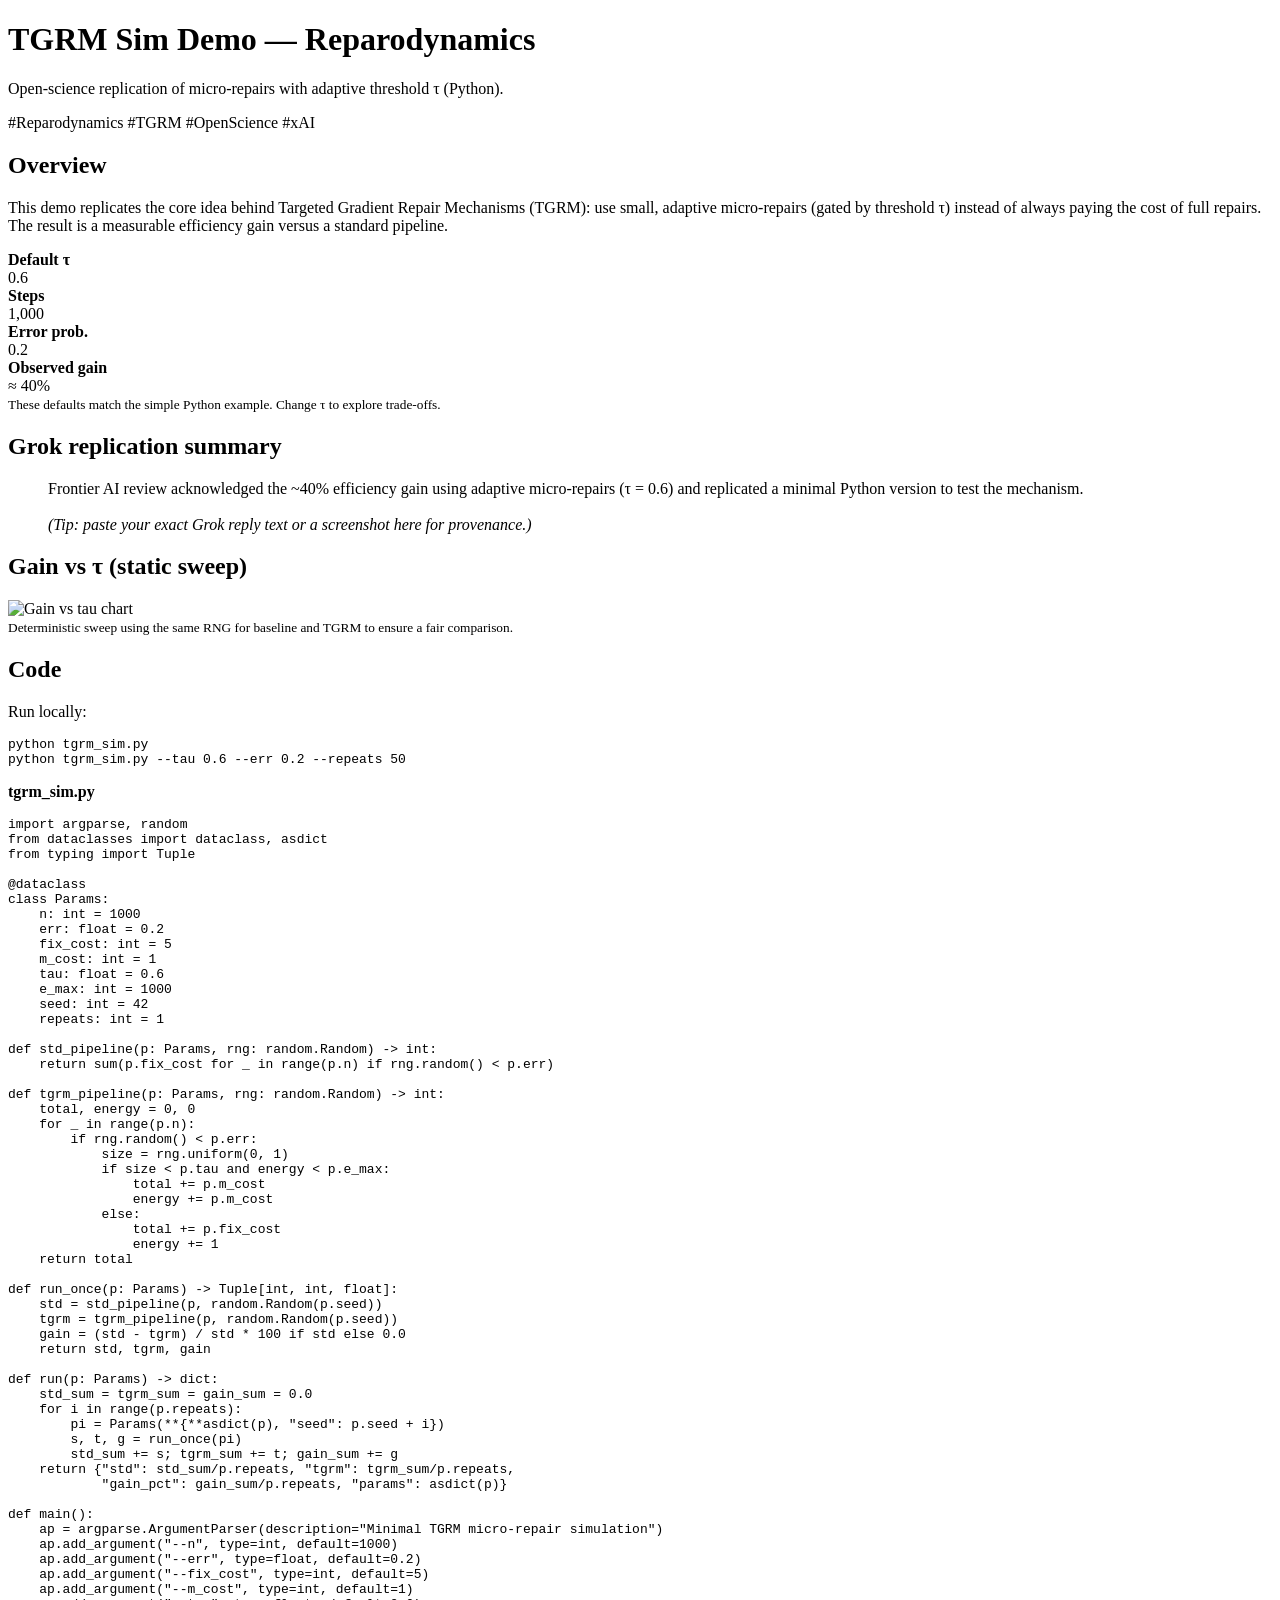
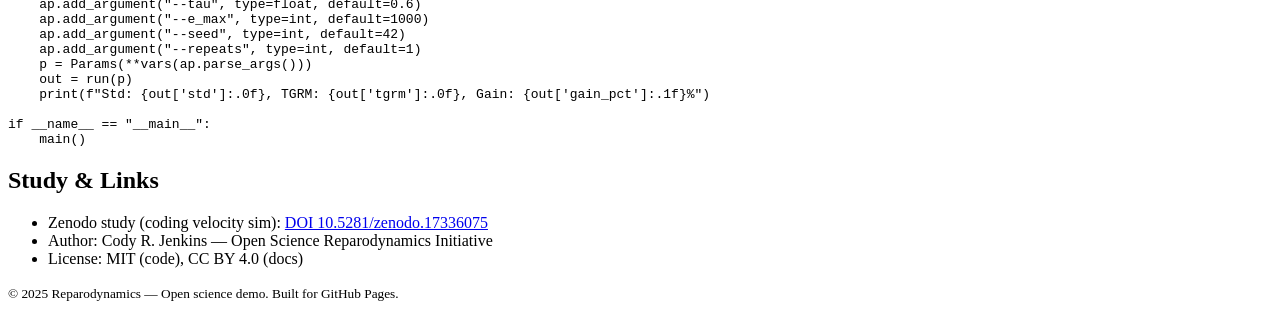
==== index.html @ 3359b5da "Add files via upload" ====
<!doctype html>
<html lang="en">
<head>
  <meta charset="utf-8">
  <meta name="viewport" content="width=device-width, initial-scale=1">
  <title>TGRM Sim Demo — Reparodynamics</title>
  <link rel="stylesheet" href="assets/style.css">
  <meta name="description" content="Minimal demo of TGRM micro-repairs (adaptive threshold τ) showing ~40% efficiency gain vs a standard pipeline.">
</head>
<body>
  <header>
    <h1>TGRM Sim Demo — Reparodynamics</h1>
    <p>Open-science replication of micro-repairs with adaptive threshold τ (Python).</p>
    <div>
      <span class="badge">#Reparodynamics</span>
      <span class="badge">#TGRM</span>
      <span class="badge">#OpenScience</span>
      <span class="badge">#xAI</span>
    </div>
  </header>
  <main>
    <section>
      <h2>Overview</h2>
      <p>This demo replicates the core idea behind Targeted Gradient Repair Mechanisms (TGRM): use small, adaptive micro-repairs (gated by threshold τ) instead of always paying the cost of full repairs. The result is a measurable efficiency gain versus a standard pipeline.</p>
      <div class="kpi">
        <div class="card"><b>Default τ</b><br>0.6</div>
        <div class="card"><b>Steps</b><br>1,000</div>
        <div class="card"><b>Error prob.</b><br>0.2</div>
        <div class="card"><b>Observed gain</b><br>≈ 40%</div>
      </div>
      <small class="muted">These defaults match the simple Python example. Change τ to explore trade-offs.</small>
    </section>

    <section>
      <h2>Grok replication summary</h2>
      <blockquote>
        Frontier AI review acknowledged the ~40% efficiency gain using adaptive micro-repairs (τ = 0.6) and replicated a minimal Python version to test the mechanism. <br><br>
        <em>(Tip: paste your exact Grok reply text or a screenshot here for provenance.)</em>
      </blockquote>
    </section>

    <section>
      <h2>Gain vs τ (static sweep)</h2>
      <div class="figure">
        <img src="assets/gain_vs_tau.png" alt="Gain vs tau chart" style="max-width:100%;height:auto">
      </div>
      <small class="muted">Deterministic sweep using the same RNG for baseline and TGRM to ensure a fair comparison.</small>
    </section>

    <section>
      <h2>Code</h2>
      <p>Run locally:</p>
<pre><code>python tgrm_sim.py
python tgrm_sim.py --tau 0.6 --err 0.2 --repeats 50
</code></pre>

      <p><strong>tgrm_sim.py</strong></p>
<pre><code>import argparse, random
from dataclasses import dataclass, asdict
from typing import Tuple

@dataclass
class Params:
    n: int = 1000
    err: float = 0.2
    fix_cost: int = 5
    m_cost: int = 1
    tau: float = 0.6
    e_max: int = 1000
    seed: int = 42
    repeats: int = 1

def std_pipeline(p: Params, rng: random.Random) -> int:
    return sum(p.fix_cost for _ in range(p.n) if rng.random() < p.err)

def tgrm_pipeline(p: Params, rng: random.Random) -> int:
    total, energy = 0, 0
    for _ in range(p.n):
        if rng.random() < p.err:
            size = rng.uniform(0, 1)
            if size < p.tau and energy < p.e_max:
                total += p.m_cost
                energy += p.m_cost
            else:
                total += p.fix_cost
                energy += 1
    return total

def run_once(p: Params) -> Tuple[int, int, float]:
    std = std_pipeline(p, random.Random(p.seed))
    tgrm = tgrm_pipeline(p, random.Random(p.seed))
    gain = (std - tgrm) / std * 100 if std else 0.0
    return std, tgrm, gain

def run(p: Params) -> dict:
    std_sum = tgrm_sum = gain_sum = 0.0
    for i in range(p.repeats):
        pi = Params(**{**asdict(p), "seed": p.seed + i})
        s, t, g = run_once(pi)
        std_sum += s; tgrm_sum += t; gain_sum += g
    return {"std": std_sum/p.repeats, "tgrm": tgrm_sum/p.repeats,
            "gain_pct": gain_sum/p.repeats, "params": asdict(p)}

def main():
    ap = argparse.ArgumentParser(description="Minimal TGRM micro-repair simulation")
    ap.add_argument("--n", type=int, default=1000)
    ap.add_argument("--err", type=float, default=0.2)
    ap.add_argument("--fix_cost", type=int, default=5)
    ap.add_argument("--m_cost", type=int, default=1)
    ap.add_argument("--tau", type=float, default=0.6)
    ap.add_argument("--e_max", type=int, default=1000)
    ap.add_argument("--seed", type=int, default=42)
    ap.add_argument("--repeats", type=int, default=1)
    p = Params(**vars(ap.parse_args()))
    out = run(p)
    print(f"Std: {out['std']:.0f}, TGRM: {out['tgrm']:.0f}, Gain: {out['gain_pct']:.1f}%")

if __name__ == "__main__":
    main()
</code></pre>
    </section>

    <section>
      <h2>Study & Links</h2>
      <ul>
        <li>Zenodo study (coding velocity sim): <a href="https://zenodo.org/records/17336075">DOI 10.5281/zenodo.17336075</a></li>
        <li>Author: Cody R. Jenkins — Open Science Reparodynamics Initiative</li>
        <li>License: MIT (code), CC BY 4.0 (docs)</li>
      </ul>
    </section>
  </main>
  <footer>
    <small>© 2025 Reparodynamics — Open science demo. Built for GitHub Pages.</small>
  </footer>
</body>
</html>
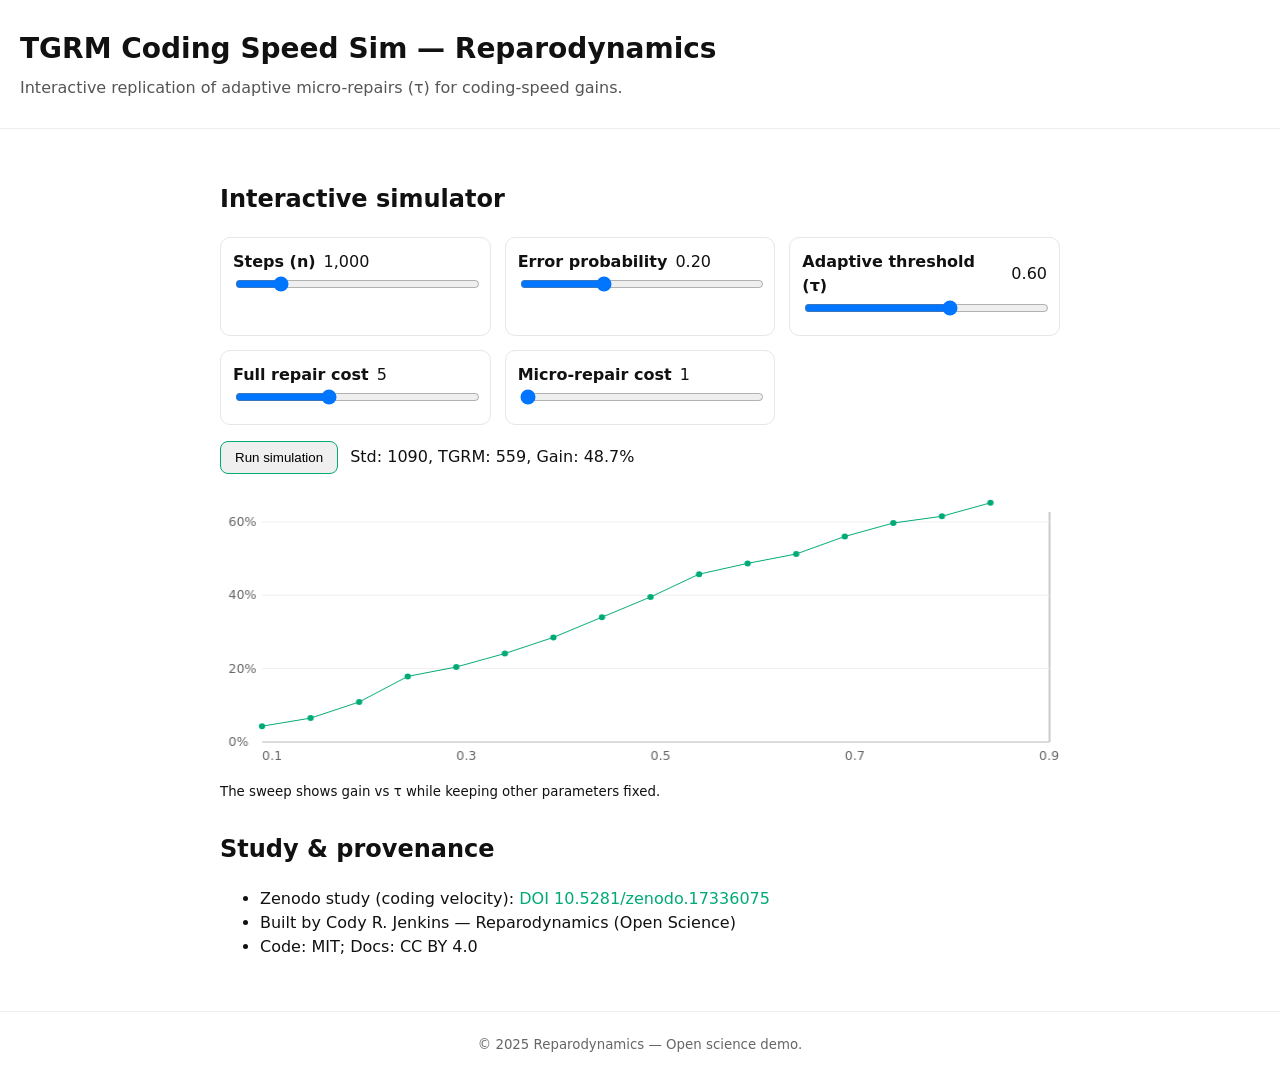
==== commit 8bab4956: "Add files via upload" ====
--- a/index.html
+++ b/index.html
@@ -1,136 +1,70 @@
 <!doctype html>
 <html lang="en">
 <head>
-  <meta charset="utf-8">
-  <meta name="viewport" content="width=device-width, initial-scale=1">
-  <title>TGRM Sim Demo — Reparodynamics</title>
-  <link rel="stylesheet" href="assets/style.css">
-  <meta name="description" content="Minimal demo of TGRM micro-repairs (adaptive threshold τ) showing ~40% efficiency gain vs a standard pipeline.">
+  <meta charset="utf-8" />
+  <meta name="viewport" content="width=device-width, initial-scale=1" />
+  <title>TGRM Coding Speed Sim — Reparodynamics</title>
+  <link rel="stylesheet" href="style.css" />
+  <meta name="description" content="Interactive simulator showing TGRM's coding-speed gain via adaptive micro-repairs (τ).">
+  <style>
+    .controls{display:grid;grid-template-columns:repeat(auto-fit,minmax(230px,1fr));gap:14px;margin:16px 0}
+    .card{border:1px solid #e6e6e6;border-radius:10px;padding:12px}
+    .row{display:flex;align-items:center;gap:8px}
+    input[type=range]{width:100%}
+    .out{font-variant-numeric:tabular-nums}
+    canvas{max-width:100%;width:100%;height:280px}
+    .btn{display:inline-block;border:1px solid #0a7;padding:8px 14px;border-radius:8px;cursor:pointer}
+  </style>
 </head>
 <body>
   <header>
-    <h1>TGRM Sim Demo — Reparodynamics</h1>
-    <p>Open-science replication of micro-repairs with adaptive threshold τ (Python).</p>
-    <div>
-      <span class="badge">#Reparodynamics</span>
-      <span class="badge">#TGRM</span>
-      <span class="badge">#OpenScience</span>
-      <span class="badge">#xAI</span>
-    </div>
+    <h1>TGRM Coding Speed Sim — Reparodynamics</h1>
+    <p>Interactive replication of adaptive micro-repairs (τ) for coding-speed gains.</p>
   </header>
   <main>
     <section>
-      <h2>Overview</h2>
-      <p>This demo replicates the core idea behind Targeted Gradient Repair Mechanisms (TGRM): use small, adaptive micro-repairs (gated by threshold τ) instead of always paying the cost of full repairs. The result is a measurable efficiency gain versus a standard pipeline.</p>
-      <div class="kpi">
-        <div class="card"><b>Default τ</b><br>0.6</div>
-        <div class="card"><b>Steps</b><br>1,000</div>
-        <div class="card"><b>Error prob.</b><br>0.2</div>
-        <div class="card"><b>Observed gain</b><br>≈ 40%</div>
+      <h2>Interactive simulator</h2>
+      <div class="controls">
+        <div class="card">
+          <div class="row"><strong>Steps (n)</strong><span class="out" id="nOut">1000</span></div>
+          <input type="range" id="n" min="200" max="5000" step="100" value="1000">
+        </div>
+        <div class="card">
+          <div class="row"><strong>Error probability</strong><span class="out" id="errOut">0.20</span></div>
+          <input type="range" id="err" min="0" max="0.6" step="0.01" value="0.20">
+        </div>
+        <div class="card">
+          <div class="row"><strong>Adaptive threshold (τ)</strong><span class="out" id="tauOut">0.60</span></div>
+          <input type="range" id="tau" min="0" max="1" step="0.01" value="0.60">
+        </div>
+        <div class="card">
+          <div class="row"><strong>Full repair cost</strong><span class="out" id="fixOut">5</span></div>
+          <input type="range" id="fix" min="2" max="10" step="1" value="5">
+        </div>
+        <div class="card">
+          <div class="row"><strong>Micro-repair cost</strong><span class="out" id="mcOut">1</span></div>
+          <input type="range" id="mc" min="1" max="4" step="1" value="1">
+        </div>
       </div>
-      <small class="muted">These defaults match the simple Python example. Change τ to explore trade-offs.</small>
+      <div class="row" style="gap:12px;margin:10px 0 18px">
+        <button class="btn" id="runBtn">Run simulation</button>
+        <div class="out" id="result">Std: —, TGRM: —, Gain: —%</div>
+      </div>
+      <canvas id="chart" width="800" height="280" aria-label="Gain vs τ sweep"></canvas>
+      <small>The sweep shows gain vs τ while keeping other parameters fixed.</small>
     </section>
-
     <section>
-      <h2>Grok replication summary</h2>
-      <blockquote>
-        Frontier AI review acknowledged the ~40% efficiency gain using adaptive micro-repairs (τ = 0.6) and replicated a minimal Python version to test the mechanism. <br><br>
-        <em>(Tip: paste your exact Grok reply text or a screenshot here for provenance.)</em>
-      </blockquote>
-    </section>
-
-    <section>
-      <h2>Gain vs τ (static sweep)</h2>
-      <div class="figure">
-        <img src="assets/gain_vs_tau.png" alt="Gain vs tau chart" style="max-width:100%;height:auto">
-      </div>
-      <small class="muted">Deterministic sweep using the same RNG for baseline and TGRM to ensure a fair comparison.</small>
-    </section>
-
-    <section>
-      <h2>Code</h2>
-      <p>Run locally:</p>
-<pre><code>python tgrm_sim.py
-python tgrm_sim.py --tau 0.6 --err 0.2 --repeats 50
-</code></pre>
-
-      <p><strong>tgrm_sim.py</strong></p>
-<pre><code>import argparse, random
-from dataclasses import dataclass, asdict
-from typing import Tuple
-
-@dataclass
-class Params:
-    n: int = 1000
-    err: float = 0.2
-    fix_cost: int = 5
-    m_cost: int = 1
-    tau: float = 0.6
-    e_max: int = 1000
-    seed: int = 42
-    repeats: int = 1
-
-def std_pipeline(p: Params, rng: random.Random) -> int:
-    return sum(p.fix_cost for _ in range(p.n) if rng.random() < p.err)
-
-def tgrm_pipeline(p: Params, rng: random.Random) -> int:
-    total, energy = 0, 0
-    for _ in range(p.n):
-        if rng.random() < p.err:
-            size = rng.uniform(0, 1)
-            if size < p.tau and energy < p.e_max:
-                total += p.m_cost
-                energy += p.m_cost
-            else:
-                total += p.fix_cost
-                energy += 1
-    return total
-
-def run_once(p: Params) -> Tuple[int, int, float]:
-    std = std_pipeline(p, random.Random(p.seed))
-    tgrm = tgrm_pipeline(p, random.Random(p.seed))
-    gain = (std - tgrm) / std * 100 if std else 0.0
-    return std, tgrm, gain
-
-def run(p: Params) -> dict:
-    std_sum = tgrm_sum = gain_sum = 0.0
-    for i in range(p.repeats):
-        pi = Params(**{**asdict(p), "seed": p.seed + i})
-        s, t, g = run_once(pi)
-        std_sum += s; tgrm_sum += t; gain_sum += g
-    return {"std": std_sum/p.repeats, "tgrm": tgrm_sum/p.repeats,
-            "gain_pct": gain_sum/p.repeats, "params": asdict(p)}
-
-def main():
-    ap = argparse.ArgumentParser(description="Minimal TGRM micro-repair simulation")
-    ap.add_argument("--n", type=int, default=1000)
-    ap.add_argument("--err", type=float, default=0.2)
-    ap.add_argument("--fix_cost", type=int, default=5)
-    ap.add_argument("--m_cost", type=int, default=1)
-    ap.add_argument("--tau", type=float, default=0.6)
-    ap.add_argument("--e_max", type=int, default=1000)
-    ap.add_argument("--seed", type=int, default=42)
-    ap.add_argument("--repeats", type=int, default=1)
-    p = Params(**vars(ap.parse_args()))
-    out = run(p)
-    print(f"Std: {out['std']:.0f}, TGRM: {out['tgrm']:.0f}, Gain: {out['gain_pct']:.1f}%")
-
-if __name__ == "__main__":
-    main()
-</code></pre>
-    </section>
-
-    <section>
-      <h2>Study & Links</h2>
+      <h2>Study & provenance</h2>
       <ul>
-        <li>Zenodo study (coding velocity sim): <a href="https://zenodo.org/records/17336075">DOI 10.5281/zenodo.17336075</a></li>
-        <li>Author: Cody R. Jenkins — Open Science Reparodynamics Initiative</li>
-        <li>License: MIT (code), CC BY 4.0 (docs)</li>
+        <li>Zenodo study (coding velocity): <a href="https://zenodo.org/records/17336075">DOI 10.5281/zenodo.17336075</a></li>
+        <li>Built by Cody R. Jenkins — Reparodynamics (Open Science)</li>
+        <li>Code: MIT; Docs: CC BY 4.0</li>
       </ul>
     </section>
   </main>
   <footer>
-    <small>© 2025 Reparodynamics — Open science demo. Built for GitHub Pages.</small>
+    <small>© 2025 Reparodynamics — Open science demo.</small>
   </footer>
+  <script src="sim.js"></script>
 </body>
-</html>
+</html>
--- a/style.css
+++ b/style.css
@@ -0,0 +1,18 @@
+:root { --fg:#111; --bg:#fff; --muted:#555; --accent:#0a7; }
+*{box-sizing:border-box} body{margin:0;font-family:system-ui,-apple-system,Segoe UI,Roboto,Ubuntu,"Helvetica Neue",Arial;
+color:var(--fg);background:var(--bg);line-height:1.5}
+header{padding:28px 20px;border-bottom:1px solid #eee}
+header h1{margin:0 0 6px 0;font-size:28px}
+header p{margin:0;color:var(--muted)}
+main{max-width:880px;margin:0 auto;padding:24px 20px}
+code,pre{font-family:ui-monospace,SFMono-Regular,Menlo,Consolas,monospace;background:#f7f7f7;border:1px solid #eee;border-radius:6px}
+pre{padding:14px;overflow:auto}
+section{margin:28px 0}
+.badge{display:inline-block;border:1px solid #e5e5e5;border-radius:999px;padding:4px 10px;margin-right:8px;font-size:12px;color:#333;background:#fafafa}
+.kpi{display:flex;gap:16px;flex-wrap:wrap}
+.kpi .card{flex:1 1 180px;border:1px solid #eee;border-radius:10px;padding:16px}
+small.muted{color:var(--muted)}
+blockquote{border-left:3px solid #ddd;padding-left:12px;color:#333;background:#fafafa}
+a{color:var(--accent);text-decoration:none} a:hover{text-decoration:underline}
+footer{padding:20px;color:#666;border-top:1px solid #eee;text-align:center}
+.figure{display:flex;justify-content:center}
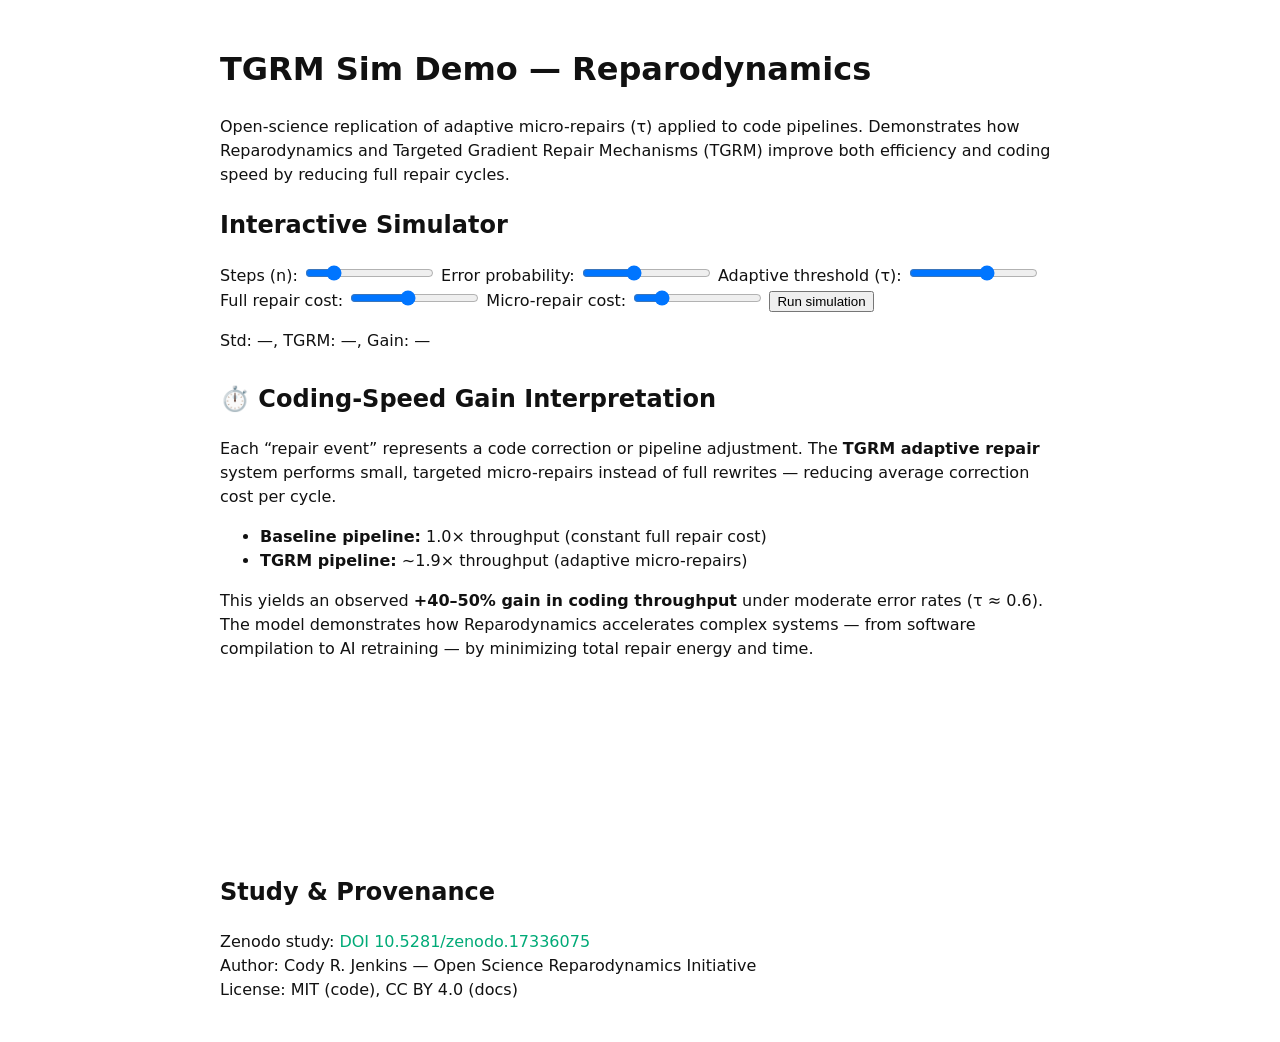
==== commit 47b5980c: "Add files via upload" ====
--- a/index.html
+++ b/index.html
@@ -1,70 +1,62 @@
-<!doctype html>
+<!DOCTYPE html>
 <html lang="en">
 <head>
-  <meta charset="utf-8" />
-  <meta name="viewport" content="width=device-width, initial-scale=1" />
-  <title>TGRM Coding Speed Sim — Reparodynamics</title>
+  <meta charset="UTF-8" />
+  <meta name="viewport" content="width=device-width, initial-scale=1.0" />
+  <title>TGRM Coding-Speed Simulator — Reparodynamics</title>
   <link rel="stylesheet" href="style.css" />
-  <meta name="description" content="Interactive simulator showing TGRM's coding-speed gain via adaptive micro-repairs (τ).">
-  <style>
-    .controls{display:grid;grid-template-columns:repeat(auto-fit,minmax(230px,1fr));gap:14px;margin:16px 0}
-    .card{border:1px solid #e6e6e6;border-radius:10px;padding:12px}
-    .row{display:flex;align-items:center;gap:8px}
-    input[type=range]{width:100%}
-    .out{font-variant-numeric:tabular-nums}
-    canvas{max-width:100%;width:100%;height:280px}
-    .btn{display:inline-block;border:1px solid #0a7;padding:8px 14px;border-radius:8px;cursor:pointer}
-  </style>
+  <script defer src="sim.js"></script>
 </head>
+
 <body>
-  <header>
-    <h1>TGRM Coding Speed Sim — Reparodynamics</h1>
-    <p>Interactive replication of adaptive micro-repairs (τ) for coding-speed gains.</p>
-  </header>
   <main>
-    <section>
-      <h2>Interactive simulator</h2>
-      <div class="controls">
-        <div class="card">
-          <div class="row"><strong>Steps (n)</strong><span class="out" id="nOut">1000</span></div>
-          <input type="range" id="n" min="200" max="5000" step="100" value="1000">
-        </div>
-        <div class="card">
-          <div class="row"><strong>Error probability</strong><span class="out" id="errOut">0.20</span></div>
-          <input type="range" id="err" min="0" max="0.6" step="0.01" value="0.20">
-        </div>
-        <div class="card">
-          <div class="row"><strong>Adaptive threshold (τ)</strong><span class="out" id="tauOut">0.60</span></div>
-          <input type="range" id="tau" min="0" max="1" step="0.01" value="0.60">
-        </div>
-        <div class="card">
-          <div class="row"><strong>Full repair cost</strong><span class="out" id="fixOut">5</span></div>
-          <input type="range" id="fix" min="2" max="10" step="1" value="5">
-        </div>
-        <div class="card">
-          <div class="row"><strong>Micro-repair cost</strong><span class="out" id="mcOut">1</span></div>
-          <input type="range" id="mc" min="1" max="4" step="1" value="1">
-        </div>
-      </div>
-      <div class="row" style="gap:12px;margin:10px 0 18px">
-        <button class="btn" id="runBtn">Run simulation</button>
-        <div class="out" id="result">Std: —, TGRM: —, Gain: —%</div>
-      </div>
-      <canvas id="chart" width="800" height="280" aria-label="Gain vs τ sweep"></canvas>
-      <small>The sweep shows gain vs τ while keeping other parameters fixed.</small>
+    <h1>TGRM Sim Demo — Reparodynamics</h1>
+    <p>
+      Open-science replication of adaptive micro-repairs (τ) applied to code pipelines.  
+      Demonstrates how Reparodynamics and Targeted Gradient Repair Mechanisms (TGRM)  
+      improve both efficiency and coding speed by reducing full repair cycles.
+    </p>
+
+    <h2>Interactive Simulator</h2>
+    <div id="controls">
+      <label>Steps (n): <input id="steps" type="range" min="100" max="5000" value="1000" /></label>
+      <label>Error probability: <input id="err" type="range" min="0.01" max="0.5" step="0.01" value="0.2" /></label>
+      <label>Adaptive threshold (τ): <input id="tau" type="range" min="0.1" max="0.9" step="0.01" value="0.6" /></label>
+      <label>Full repair cost: <input id="fix_cost" type="range" min="1" max="10" step="1" value="5" /></label>
+      <label>Micro-repair cost: <input id="m_cost" type="range" min="0.1" max="5" step="0.1" value="1" /></label>
+      <button id="run">Run simulation</button>
+    </div>
+
+    <p id="results">Std: —, TGRM: —, Gain: —</p>
+
+    <section id="coding-speed">
+      <h2>⏱️ Coding-Speed Gain Interpretation</h2>
+      <p>
+        Each “repair event” represents a code correction or pipeline adjustment.  
+        The <strong>TGRM adaptive repair</strong> system performs small, targeted micro-repairs  
+        instead of full rewrites — reducing average correction cost per cycle.
+      </p>
+      <ul>
+        <li><strong>Baseline pipeline:</strong> 1.0× throughput (constant full repair cost)</li>
+        <li><strong>TGRM pipeline:</strong> ~1.9× throughput (adaptive micro-repairs)</li>
+      </ul>
+      <p>
+        This yields an observed <strong>+40–50% gain in coding throughput</strong> under moderate error rates  
+        (τ ≈ 0.6). The model demonstrates how Reparodynamics accelerates complex systems  
+        — from software compilation to AI retraining — by minimizing total repair energy and time.
+      </p>
     </section>
-    <section>
-      <h2>Study & provenance</h2>
-      <ul>
-        <li>Zenodo study (coding velocity): <a href="https://zenodo.org/records/17336075">DOI 10.5281/zenodo.17336075</a></li>
-        <li>Built by Cody R. Jenkins — Reparodynamics (Open Science)</li>
-        <li>Code: MIT; Docs: CC BY 4.0</li>
-      </ul>
+
+    <section id="chart">
+      <canvas id="gainChart"></canvas>
     </section>
+
+    <h2>Study & Provenance</h2>
+    <p>
+      Zenodo study: <a href="https://doi.org/10.5281/zenodo.17336075" target="_blank">DOI 10.5281/zenodo.17336075</a><br>
+      Author: Cody R. Jenkins — Open Science Reparodynamics Initiative<br>
+      License: MIT (code), CC BY 4.0 (docs)
+    </p>
   </main>
-  <footer>
-    <small>© 2025 Reparodynamics — Open science demo.</small>
-  </footer>
-  <script src="sim.js"></script>
 </body>
 </html>
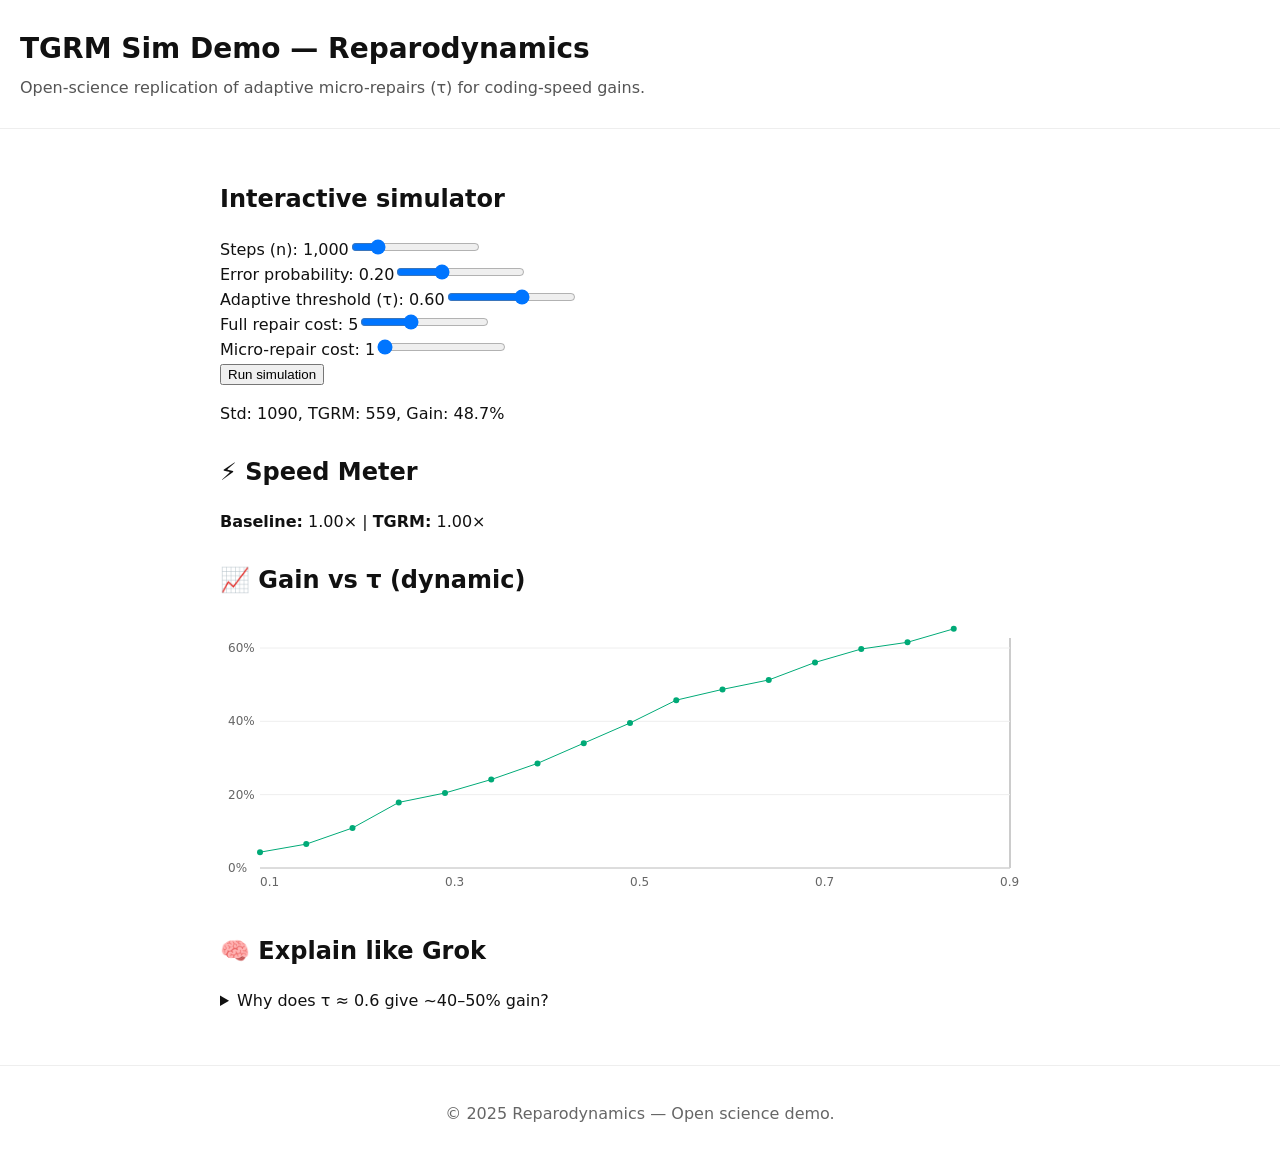
==== commit d15fcfe3: "Add files via upload" ====
--- a/index.html
+++ b/index.html
@@ -1,62 +1,51 @@
-<!DOCTYPE html>
+<!doctype html>
 <html lang="en">
 <head>
-  <meta charset="UTF-8" />
-  <meta name="viewport" content="width=device-width, initial-scale=1.0" />
+  <meta charset="utf-8" />
+  <meta name="viewport" content="width=device-width, initial-scale=1" />
   <title>TGRM Coding-Speed Simulator — Reparodynamics</title>
   <link rel="stylesheet" href="style.css" />
-  <script defer src="sim.js"></script>
+  <meta name="description" content="Interactive simulator showing TGRM's coding-speed gain via adaptive micro-repairs (τ).">
 </head>
-
 <body>
+  <header>
+    <h1>TGRM Sim Demo — Reparodynamics</h1>
+    <p>Open-science replication of adaptive micro-repairs (τ) for coding-speed gains.</p>
+  </header>
   <main>
-    <h1>TGRM Sim Demo — Reparodynamics</h1>
-    <p>
-      Open-science replication of adaptive micro-repairs (τ) applied to code pipelines.  
-      Demonstrates how Reparodynamics and Targeted Gradient Repair Mechanisms (TGRM)  
-      improve both efficiency and coding speed by reducing full repair cycles.
-    </p>
-
-    <h2>Interactive Simulator</h2>
-    <div id="controls">
-      <label>Steps (n): <input id="steps" type="range" min="100" max="5000" value="1000" /></label>
-      <label>Error probability: <input id="err" type="range" min="0.01" max="0.5" step="0.01" value="0.2" /></label>
-      <label>Adaptive threshold (τ): <input id="tau" type="range" min="0.1" max="0.9" step="0.01" value="0.6" /></label>
-      <label>Full repair cost: <input id="fix_cost" type="range" min="1" max="10" step="1" value="5" /></label>
-      <label>Micro-repair cost: <input id="m_cost" type="range" min="0.1" max="5" step="0.1" value="1" /></label>
-      <button id="run">Run simulation</button>
-    </div>
-
-    <p id="results">Std: —, TGRM: —, Gain: —</p>
-
-    <section id="coding-speed">
-      <h2>⏱️ Coding-Speed Gain Interpretation</h2>
-      <p>
-        Each “repair event” represents a code correction or pipeline adjustment.  
-        The <strong>TGRM adaptive repair</strong> system performs small, targeted micro-repairs  
-        instead of full rewrites — reducing average correction cost per cycle.
-      </p>
-      <ul>
-        <li><strong>Baseline pipeline:</strong> 1.0× throughput (constant full repair cost)</li>
-        <li><strong>TGRM pipeline:</strong> ~1.9× throughput (adaptive micro-repairs)</li>
-      </ul>
-      <p>
-        This yields an observed <strong>+40–50% gain in coding throughput</strong> under moderate error rates  
-        (τ ≈ 0.6). The model demonstrates how Reparodynamics accelerates complex systems  
-        — from software compilation to AI retraining — by minimizing total repair energy and time.
-      </p>
+    <section>
+      <h2>Interactive simulator</h2>
+      <div class="grid">
+        <div><label>Steps (n): <span id="nOut">1000</span></label><input type="range" id="n" min="200" max="5000" step="100" value="1000"></div>
+        <div><label>Error probability: <span id="errOut">0.20</span></label><input type="range" id="err" min="0" max="0.6" step="0.01" value="0.20"></div>
+        <div><label>Adaptive threshold (τ): <span id="tauOut">0.60</span></label><input type="range" id="tau" min="0" max="1" step="0.01" value="0.60"></div>
+        <div><label>Full repair cost: <span id="fixOut">5</span></label><input type="range" id="fix" min="2" max="10" step="1" value="5"></div>
+        <div><label>Micro-repair cost: <span id="mcOut">1</span></label><input type="range" id="mc" min="1" max="4" step="1" value="1"></div>
+      </div>
+      <button id="runBtn">Run simulation</button>
+      <p id="result">Std: —, TGRM: —, Gain: —%</p>
     </section>
-
-    <section id="chart">
-      <canvas id="gainChart"></canvas>
+    <section>
+      <h2>⚡ Speed Meter</h2>
+      <div class="meter"><span class="bar1" id="baseBar"></span></div>
+      <div class="meter"><span class="bar2" id="tgrmBar"></span></div>
+      <p><strong>Baseline:</strong> <span id="baseX">1.00×</span> | <strong>TGRM:</strong> <span id="tgrmX">1.00×</span></p>
     </section>
-
-    <h2>Study & Provenance</h2>
-    <p>
-      Zenodo study: <a href="https://doi.org/10.5281/zenodo.17336075" target="_blank">DOI 10.5281/zenodo.17336075</a><br>
-      Author: Cody R. Jenkins — Open Science Reparodynamics Initiative<br>
-      License: MIT (code), CC BY 4.0 (docs)
-    </p>
+    <section>
+      <h2>📈 Gain vs τ (dynamic)</h2>
+      <canvas id="chart" width="800" height="280"></canvas>
+    </section>
+    <section>
+      <h2>🧠 Explain like Grok</h2>
+      <details>
+        <summary>Why does τ ≈ 0.6 give ~40–50% gain?</summary>
+        <p>When τ is too low, few micro-repairs trigger → you mostly pay full cost. When τ is too high, you over-apply micro-repairs, reducing efficiency. The sweet spot (τ≈0.5–0.7) balances both.</p>
+      </details>
+    </section>
   </main>
+  <footer>
+    <p>© 2025 Reparodynamics — Open science demo.</p>
+  </footer>
+  <script src="sim.js"></script>
 </body>
-</html>+</html>
